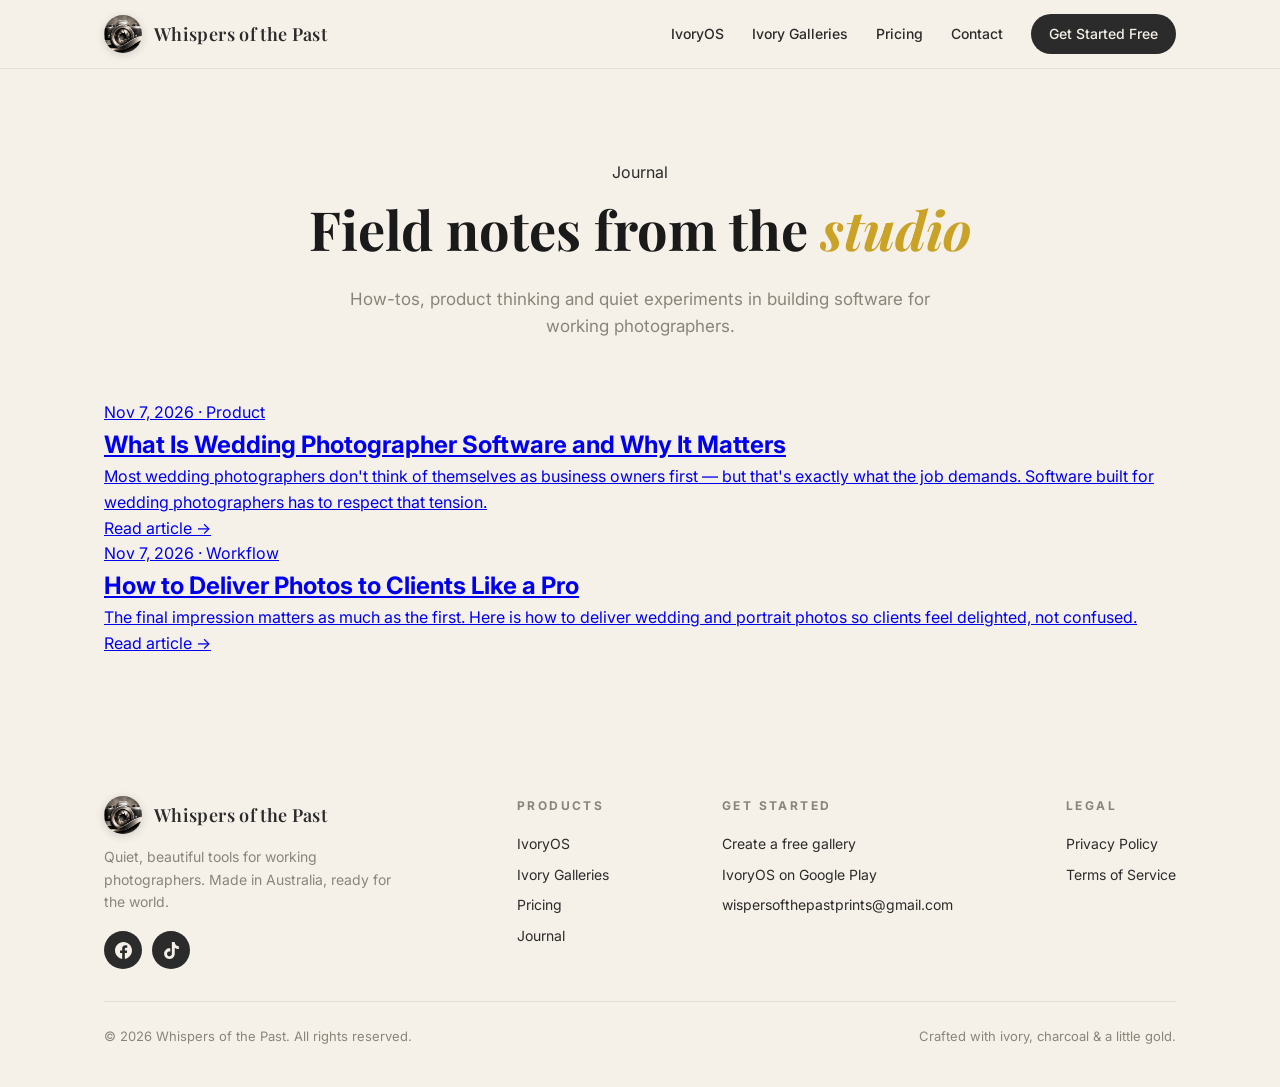
==== blog/index.html @ 867590d9 "Add blog journal index page" ====
<!DOCTYPE html>
<html lang="en">
<head>
<meta charset="UTF-8">
<meta name="viewport" content="width=device-width, initial-scale=1.0">
<title>Journal — Whispers of the Past</title>
<meta name="description" content="Field notes on building better photography software. Ideas, how-tos and product updates from the studio.">
<meta name="theme-color" content="#F5F1E8">
<link rel="canonical" href="https://whispersofthepast.co/blog/">
<link rel="icon" type="image/png" href="../assets/emblem.png">
<meta property="og:type" content="website">
<meta property="og:site_name" content="Whispers of the Past">
<meta property="og:title" content="Journal — Whispers of the Past">
<meta property="og:description" content="Field notes on building better photography software. Ideas, how-tos and product updates from the studio.">
<meta property="og:url" content="https://whispersofthepast.co/blog/">
<meta property="og:image" content="https://whispersofthepast.co/logo_512.png">
<meta property="og:image:alt" content="Whispers of the Past — photography software logo">
<meta name="twitter:card" content="summary_large_image">
<meta name="twitter:title" content="Journal — Whispers of the Past">
<meta name="twitter:description" content="Field notes on building better photography software. Ideas, how-tos and product updates from the studio.">
<meta name="twitter:image" content="https://whispersofthepast.co/logo_512.png">
<script data-goatcounter="https://whispersofthepast.goatcounter.com/count" async src="//gc.zgo.at/count.js"></script>
<link rel="preconnect" href="https://fonts.googleapis.com">
<link rel="preconnect" href="https://fonts.gstatic.com" crossorigin>
<link href="https://fonts.googleapis.com/css2?family=Playfair+Display:ital,wght@0,400;0,600;0,700;1,400&family=Inter:wght@400;500;600;700&display=swap" rel="stylesheet">
<link rel="stylesheet" href="../assets/style.css">
<noscript><style>.reveal { opacity: 1 !important; transform: none !important; }</style></noscript>
<script type="application/ld+json">
{
  "@context": "https://schema.org",
  "@type": "Blog",
  "name": "Whispers of the Past Journal",
  "url": "https://whispersofthepast.co/blog/",
  "publisher": {
    "@type": "Organization",
    "name": "Whispers of the Past",
    "logo": "https://whispersofthepast.co/logo_512.png"
  }
}
</script>
</head>
<body>

<nav>
  <div class="nav-inner">
    <a class="brand" href="../index.html">
      <div class="emblem"><img src="../assets/emblem.png" alt="Whispers of the Past emblem"></div>
      <span class="brand-name">Whispers of the Past</span>
    </a>
    <button class="menu-btn" onclick="document.getElementById('navLinks').classList.toggle('open')">☰</button>
    <div class="nav-links" id="navLinks">
      <a href="../products/ivoryos/">IvoryOS</a>
      <a href="../products/ivory-galleries/">Ivory Galleries</a>
      <a href="../pricing/">Pricing</a>
      <a href="../contact/">Contact</a>
      <a class="nav-cta" href="https://galleries.whispersofthepast.co" target="_blank" rel="noopener">Get Started Free</a>
    </div>
  </div>
</nav>

<header class="page-hero">
  <div class="kicker">Journal</div>
  <h1>Field notes from the <em>studio</em></h1>
  <p>How-tos, product thinking and quiet experiments in building software for working photographers.</p>
</header>

<section class="section" style="padding-top:20px">
  <div class="blog-list">
    <article class="blog-card reveal">
      <a class="blog-card-link" href="wedding-photographer-software/">
        <div class="blog-meta">Nov 7, 2026 · Product</div>
        <h2>What Is Wedding Photographer Software and Why It Matters</h2>
        <p>Most wedding photographers don't think of themselves as business owners first — but that's exactly what the job demands. Software built for wedding photographers has to respect that tension.</p>
        <span class="read-more">Read article →</span>
      </a>
    </article>
    <article class="blog-card reveal">
      <a class="blog-card-link" href="how-to-deliver-photos-to-clients/">
        <div class="blog-meta">Nov 7, 2026 · Workflow</div>
        <h2>How to Deliver Photos to Clients Like a Pro</h2>
        <p>The final impression matters as much as the first. Here is how to deliver wedding and portrait photos so clients feel delighted, not confused.</p>
        <span class="read-more">Read article →</span>
      </a>
    </article>
  </div>
</section>

<footer id="contact">
  <div class="footer-grid">
    <div class="footer-brand">
      <a class="brand" href="../index.html">
        <div class="emblem"><img src="../assets/emblem.png" alt="Whispers of the Past emblem"></div>
        <span class="brand-name">Whispers of the Past</span>
      </a>
      <p>Quiet, beautiful tools for working photographers. Made in Australia, ready for the world.</p>
      <div class="social-row">
      <a class="social-btn" href="https://www.facebook.com/wispersofthepast1" target="_blank" rel="noopener" aria-label="Facebook"><svg viewBox="0 0 24 24" xmlns="http://www.w3.org/2000/svg"><path d="M24 12.073c0-6.627-5.373-12-12-12s-12 5.373-12 12c0 5.99 4.388 10.954 10.125 11.854v-8.385H7.078v-3.47h3.047V9.43c0-3.007 1.792-4.669 4.533-4.669 1.312 0 2.686.235 2.686.235v2.953H15.83c-1.491 0-1.956.925-1.956 1.874v2.25h3.328l-.532 3.47h-2.796v8.385C19.612 23.027 24 18.062 24 12.073z"/></svg></a>
      <a class="social-btn" href="https://www.tiktok.com/@the.whispers.of.the.past" target="_blank" rel="noopener" aria-label="TikTok"><svg viewBox="0 0 24 24" xmlns="http://www.w3.org/2000/svg"><path d="M12.525.02c1.31-.02 2.61-.01 3.91-.02.08 1.53.63 3.09 1.75 4.17 1.12 1.11 2.7 1.62 4.24 1.79v4.03c-1.44-.05-2.89-.35-4.2-.97-.57-.26-1.1-.59-1.62-.93-.01 2.92.01 5.84-.02 8.75-.08 1.4-.54 2.79-1.35 3.94-1.31 1.92-3.58 3.17-5.91 3.21-1.43.08-2.86-.31-4.08-1.03-2.02-1.19-3.44-3.37-3.65-5.71-.02-.5-.03-1-.01-1.49.18-1.9 1.12-3.72 2.58-4.96 1.66-1.44 3.98-2.13 6.15-1.72.02 1.48-.04 2.96-.04 4.44-.99-.32-2.15-.23-3.02.37-.63.41-1.11 1.04-1.36 1.75-.21.51-.15 1.07-.14 1.61.24 1.64 1.82 3.02 3.5 2.87 1.12-.01 2.19-.66 2.77-1.61.19-.33.4-.67.41-1.06.1-1.79.06-3.57.07-5.36.01-4.03-.01-8.05.02-12.07z"/></svg></a>
    </div>
    </div>
    <div class="footer-col">
      <h4>Products</h4>
      <a href="../products/ivoryos/">IvoryOS</a>
      <a href="../products/ivory-galleries/">Ivory Galleries</a>
      <a href="../pricing/">Pricing</a>
      <a href="../blog/">Journal</a>
    </div>
    <div class="footer-col">
      <h4>Get started</h4>
      <a href="https://galleries.whispersofthepast.co" target="_blank" rel="noopener">Create a free gallery</a>
      <a href="https://play.google.com/store/apps/details?id=com.wispersofthepast.ivoryos" target="_blank" rel="noopener">IvoryOS on Google Play</a>
      <a href="mailto:wispersofthepastprints@gmail.com">wispersofthepastprints@gmail.com</a>
    </div>
    <div class="footer-col">
      <h4>Legal</h4>
      <a href="https://galleries.whispersofthepast.co/privacy" target="_blank" rel="noopener">Privacy Policy</a>
      <a href="https://galleries.whispersofthepast.co/terms" target="_blank" rel="noopener">Terms of Service</a>
    </div>
  </div>
  <div class="footer-bottom">
    <span>© 2026 Whispers of the Past. All rights reserved.</span>
    <span>Crafted with ivory, charcoal &amp; a little gold.</span>
  </div>
</footer>

<script src="../assets/site.js"></script>
</body>
</html>
---- assets/style.css ----
:root {
    --ivory: #F5F1E8;
    --ivory-deep: #EDE7D9;
    --charcoal: #2B2B2B;
    --ink: #1A1A1A;
    --fog: #8A857A;
    --gold: #C9A227;
    --gold-soft: #E7D9A7;
    --silver: #A8A9AD;
    --card: #FFFFFF;
  }
  * { margin: 0; padding: 0; box-sizing: border-box; }
  ::selection { background: var(--gold-soft); color: var(--ink); }
  html { scroll-behavior: smooth; }
  body {
    background: var(--ivory);
    color: var(--charcoal);
    font-family: 'Inter', sans-serif;
    line-height: 1.6;
    -webkit-font-smoothing: antialiased;
  }
  .serif { font-family: 'Playfair Display', serif; }
  .hero-lockup { width: min(300px, 68vw); margin: 0 auto 38px; }
  .hero-lockup img { width: 100%; display: block; border-radius: 24px; box-shadow: 0 24px 64px rgba(26,26,26,.38); }

  /* ---------- Nav ---------- */
  nav {
    position: fixed; top: 0; left: 0; right: 0; z-index: 50;
    background: rgba(245,241,232,.88);
    backdrop-filter: blur(12px);
    border-bottom: 1px solid rgba(43,43,43,.08);
  }
  .nav-inner {
    max-width: 1120px; margin: 0 auto; padding: 14px 24px;
    display: flex; align-items: center; justify-content: space-between;
  }
  .brand { display: flex; align-items: center; gap: 12px; text-decoration: none; color: var(--charcoal); }
  .emblem {
    width: 38px; height: 38px; border-radius: 50%;
    overflow: hidden; flex-shrink: 0;
    box-shadow: 0 2px 8px rgba(43,43,43,.18);
    background: transparent;
  }
  .emblem img { width: 100%; height: 100%; object-fit: cover; display: block; }
  .brand-name { font-family: 'Playfair Display', serif; font-weight: 600; font-size: 18px; letter-spacing: .02em; }
  .nav-links { display: flex; align-items: center; gap: 28px; }
  .nav-links a { text-decoration: none; color: var(--charcoal); font-size: 14px; font-weight: 500; transition: color .2s; }
  .nav-links a:hover { color: var(--gold); }
  .nav-cta {
    background: var(--charcoal); color: var(--ivory) !important;
    padding: 9px 18px; border-radius: 999px; font-weight: 600;
  }
  .nav-cta:hover { background: var(--gold); }
  .menu-btn { display: none; background: none; border: none; font-size: 24px; cursor: pointer; color: var(--charcoal); }

  /* ---------- Hero ---------- */
  .hero {
    max-width: 1120px; margin: 0 auto;
    padding: 170px 24px 90px; text-align: center;
  }
  .hero .kicker {
    text-transform: uppercase; letter-spacing: .32em; font-size: 12px;
    color: var(--gold); font-weight: 600; margin-bottom: 22px;
  }
  .hero h1 {
    font-family: 'Playfair Display', serif; font-weight: 700;
    font-size: clamp(42px, 7vw, 76px); line-height: 1.08; color: var(--ink);
    margin-bottom: 24px;
  }
  .hero h1 em { font-style: italic; color: var(--gold); }
  .hero p.lede { max-width: 620px; margin: 0 auto 40px; font-size: 18px; color: var(--fog); }
  .hero-ctas { display: flex; gap: 14px; justify-content: center; flex-wrap: wrap; }
  .btn {
    display: inline-block; text-decoration: none; font-weight: 600; font-size: 15px;
    padding: 14px 30px; border-radius: 999px; transition: all .25s; cursor: pointer; border: none;
  }
  .btn-dark { background: var(--charcoal); color: var(--ivory); }
  .btn-dark:hover { background: var(--gold); transform: translateY(-2px); box-shadow: 0 10px 24px rgba(201,162,39,.35); }
  .btn-ghost { background: transparent; color: var(--charcoal); border: 1.5px solid rgba(43,43,43,.25); }
  .btn-ghost:hover { border-color: var(--gold); color: var(--gold); transform: translateY(-2px); }

  /* ---------- Products ---------- */
  .section { max-width: 1120px; margin: 0 auto; padding: 80px 24px; }
  .section-head { text-align: center; margin-bottom: 56px; }
  .section-head h2 { font-family: 'Playfair Display', serif; font-size: clamp(30px, 4.5vw, 44px); color: var(--ink); margin-bottom: 12px; }
  .section-head p { color: var(--fog); max-width: 540px; margin: 0 auto; }
  .products {
    display: grid; grid-template-columns: repeat(auto-fit, minmax(320px, 1fr)); gap: 28px;
  }
  .product-card {
    background: var(--card); border-radius: 24px; padding: 40px 36px;
    border: 1px solid rgba(43,43,43,.07);
    box-shadow: 0 4px 20px rgba(43,43,43,.05);
    display: flex; flex-direction: column;
    transition: transform .3s, box-shadow .3s;
    position: relative; overflow: hidden;
  }
  .product-card:hover { transform: translateY(-6px); box-shadow: 0 22px 48px rgba(43,43,43,.12); }
  .product-card::before {
    content: ""; position: absolute; top: 0; left: 0; right: 0; height: 5px;
    background: linear-gradient(90deg, var(--gold), var(--silver));
  }
  .product-icon {
    width: 56px; height: 56px; border-radius: 16px;
    background: var(--ivory-deep); border: 1px solid rgba(43,43,43,.07);
    display: flex; align-items: center; justify-content: center; font-size: 26px; margin-bottom: 22px;
  }
  .product-card h3 { font-size: 24px; font-weight: 700; letter-spacing: -.01em; margin-bottom: 6px; }
  .product-card .role { font-size: 13px; text-transform: uppercase; letter-spacing: .18em; color: var(--gold); font-weight: 600; margin-bottom: 16px; }
  .product-card > p { color: var(--fog); font-size: 15px; margin-bottom: 22px; }
  .features { list-style: none; margin-bottom: 28px; }
  .features li { padding: 8px 0 8px 28px; position: relative; font-size: 14.5px; color: var(--charcoal); border-bottom: 1px solid rgba(43,43,43,.05); }
  .features li:last-child { border-bottom: none; }
  .features li::before { content: "✦"; position: absolute; left: 0; color: var(--gold); }
  .price-line { margin-top: auto; margin-bottom: 20px; }
  .price-line .amount { font-size: 30px; font-weight: 700; color: var(--ink); }
  .price-line .per { font-size: 14px; color: var(--fog); }
  .price-line .alt { display: block; font-size: 13px; color: var(--fog); margin-top: 2px; }
  .card-links { display: flex; gap: 10px; flex-wrap: wrap; }
  .card-links .btn { padding: 11px 22px; font-size: 14px; }

  /* ---------- Connect strip ---------- */
  .connect {
    background: var(--charcoal); color: var(--ivory);
    border-radius: 28px; padding: 64px 48px; text-align: center;
    margin: 40px 24px 0;
  }
  .connect h2 { font-family: 'Playfair Display', serif; font-size: clamp(26px, 3.5vw, 38px); margin-bottom: 14px; }
  .connect p { color: var(--silver); max-width: 560px; margin: 0 auto 30px; }
  .connect .btn-gold { background: var(--gold); color: var(--ink); }
  .connect .btn-gold:hover { background: var(--ivory); }

  /* ---------- Footer ---------- */
  footer { max-width: 1120px; margin: 0 auto; padding: 60px 24px 40px; }
  .footer-grid { display: flex; justify-content: space-between; gap: 40px; flex-wrap: wrap; padding-bottom: 32px; border-bottom: 1px solid rgba(43,43,43,.1); }
  .footer-brand p { color: var(--fog); font-size: 14px; max-width: 300px; margin-top: 12px; }
  .footer-col h4 { font-size: 12px; text-transform: uppercase; letter-spacing: .2em; color: var(--fog); margin-bottom: 14px; }
  .footer-col a { display: block; color: var(--charcoal); text-decoration: none; font-size: 14px; padding: 4px 0; transition: color .2s; }
  .footer-col a:hover { color: var(--gold); }
  .footer-bottom { display: flex; justify-content: space-between; flex-wrap: wrap; gap: 12px; padding-top: 24px; font-size: 13px; color: var(--fog); }

  /* ---------- Reveal ---------- */
  .reveal { opacity: 0; transform: translateY(24px); transition: opacity .7s ease, transform .7s ease; }
  .reveal.visible { opacity: 1; transform: none; }

  @media (max-width: 720px) {
    .nav-links { display: none; position: absolute; top: 100%; left: 0; right: 0; background: var(--ivory); flex-direction: column; align-items: flex-start; padding: 18px 24px 24px; gap: 16px; border-bottom: 1px solid rgba(43,43,43,.08); }
    .nav-links.open { display: flex; }
    .menu-btn { display: block; }
    .hero { padding-top: 140px; }
    .connect { padding: 48px 28px; margin: 24px 16px 0; }
  }
  /* ---------- Sub-page shared ---------- */
  .page-hero { max-width: 1120px; margin: 0 auto; padding: 160px 24px 40px; text-align: center; }
  .page-hero h1 { font-family: 'Playfair Display', serif; font-size: clamp(34px, 5vw, 54px); color: var(--ink); margin-bottom: 14px; }
  .page-hero h1 em { font-style: italic; color: var(--gold); }
  .page-hero p { color: var(--fog); max-width: 600px; margin: 0 auto; font-size: 17px; }
  .feature-grid { display: grid; grid-template-columns: repeat(auto-fit, minmax(240px, 1fr)); gap: 20px; }
  .feature-tile { background: var(--card); border: 1px solid rgba(43,43,43,.07); border-radius: 18px; padding: 26px 24px; transition: transform .25s, box-shadow .25s; }
  .feature-tile:hover { transform: translateY(-4px); box-shadow: 0 16px 36px rgba(43,43,43,.1); }
  .feature-tile .fi { font-size: 24px; margin-bottom: 12px; }
  .feature-tile h4 { font-size: 16px; margin-bottom: 6px; color: var(--ink); }
  .feature-tile p { font-size: 14px; color: var(--fog); }
  .price-grid { display: grid; grid-template-columns: repeat(auto-fit, minmax(250px, 1fr)); gap: 20px; }
  .price-card { background: var(--card); border: 1px solid rgba(43,43,43,.08); border-radius: 20px; padding: 30px 26px; position: relative; }
  .price-card.featured { border-color: var(--gold); box-shadow: 0 12px 32px rgba(201,162,39,.18); }
  .price-card .badge-pop { position: absolute; top: -11px; left: 50%; transform: translateX(-50%); background: var(--gold); color: var(--ink); font-size: 11px; font-weight: 700; letter-spacing: .12em; text-transform: uppercase; padding: 4px 14px; border-radius: 999px; }
  .price-card h3 { font-size: 20px; margin-bottom: 2px; }
  .price-card .for { font-size: 12.5px; color: var(--fog); margin-bottom: 14px; }
  .price-card .amount { font-size: 34px; font-weight: 700; color: var(--ink); }
  .price-card .per { color: var(--fog); font-size: 14px; }
  .price-card ul { list-style: none; margin: 16px 0 20px; }
  .price-card li { font-size: 14px; padding: 6px 0 6px 24px; position: relative; border-bottom: 1px solid rgba(43,43,43,.05); }
  .price-card li::before { content: "✦"; position: absolute; left: 0; color: var(--gold); font-size: 12px; }
  .faq { max-width: 720px; margin: 0 auto; }
  .faq details { background: var(--card); border: 1px solid rgba(43,43,43,.08); border-radius: 14px; padding: 18px 22px; margin-bottom: 12px; }
  .faq summary { font-weight: 600; cursor: pointer; color: var(--ink); }
  .faq p { color: var(--fog); font-size: 14.5px; margin-top: 10px; }
  .contact-card { max-width: 640px; margin: 0 auto; background: var(--card); border: 1px solid rgba(43,43,43,.08); border-radius: 24px; padding: 48px 40px; text-align: center; }
  .crumb { max-width: 1120px; margin: 0 auto; padding: 0 24px; }
  .crumb a { color: var(--fog); text-decoration: none; font-size: 13px; }
  .crumb a:hover { color: var(--gold); }

  .social-row { display: flex; gap: 10px; margin-top: 18px; }
  .social-btn {
    width: 38px; height: 38px; border-radius: 50%;
    background: var(--charcoal); display: flex; align-items: center; justify-content: center;
    transition: background .2s, transform .2s;
  }
  .social-btn:hover { background: var(--gold); transform: translateY(-2px); }
  .social-btn svg { width: 17px; height: 17px; fill: var(--ivory); }
  .social-btn:hover svg { fill: var(--ink); }

  .product-icon img { width: 100%; height: 100%; object-fit: contain; mix-blend-mode: multiply; }
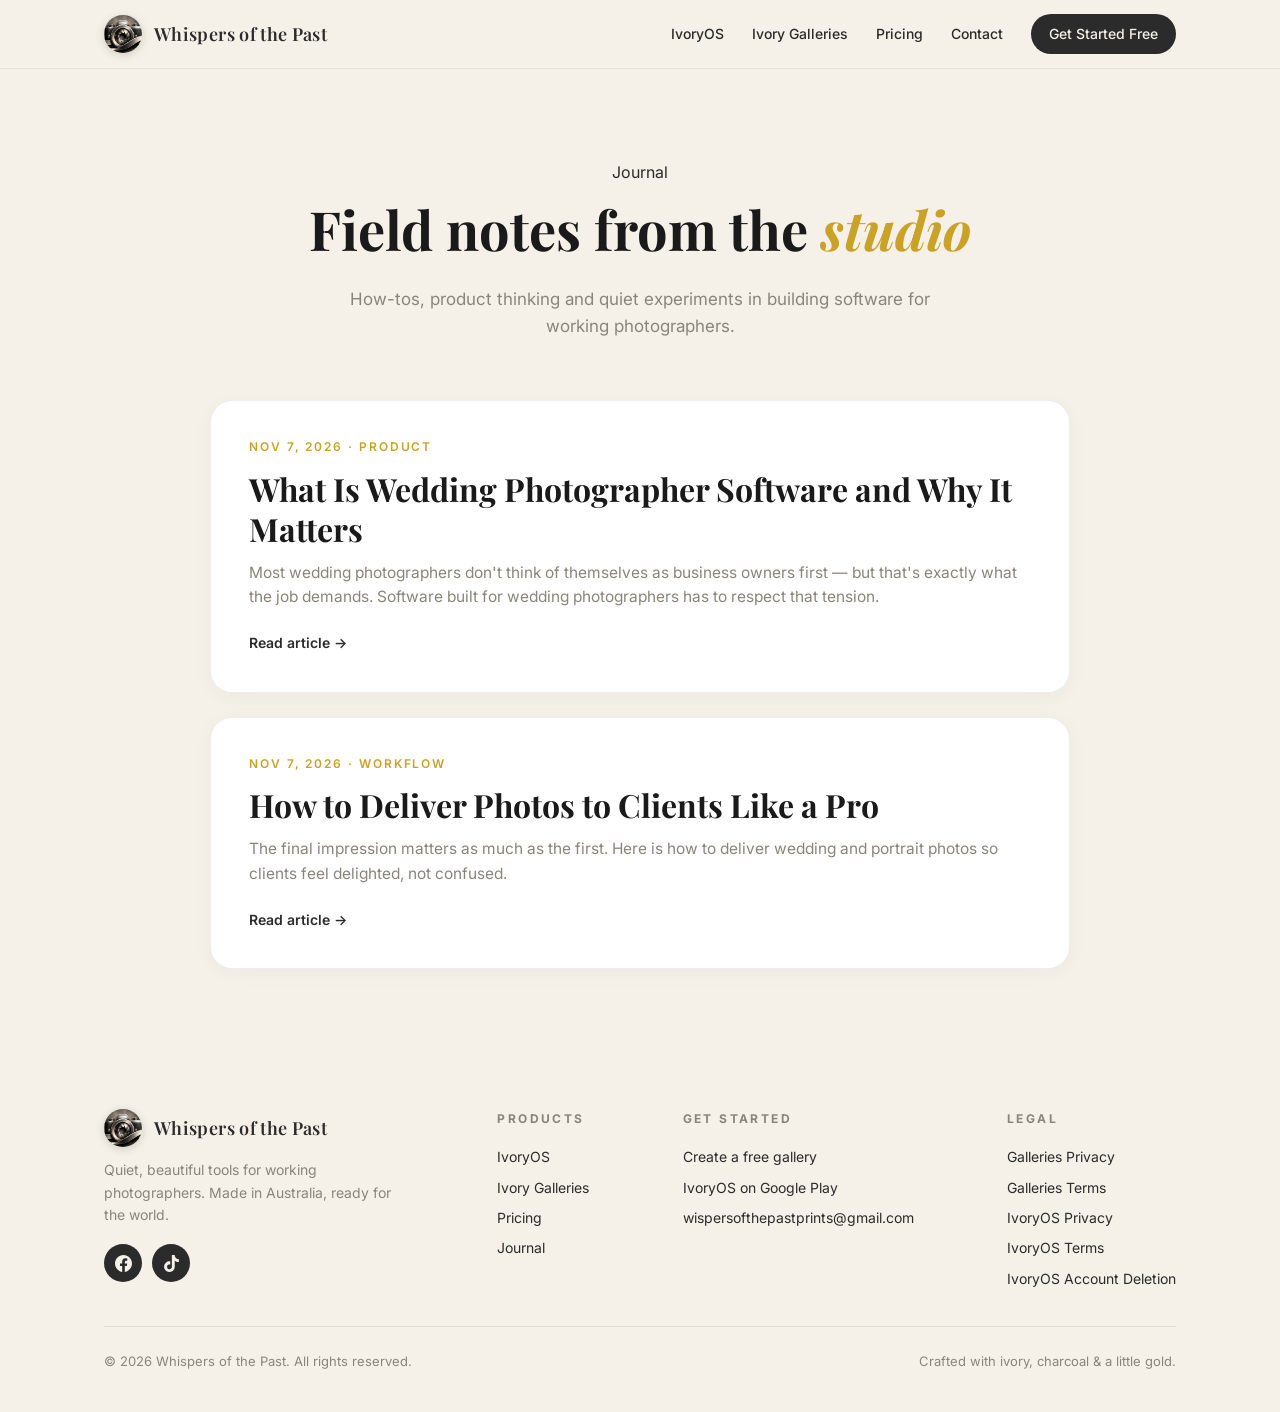
==== commit 4bd02213: "Correct journal claims and legal footers" ====
--- a/blog/index.html
+++ b/blog/index.html
@@ -113,8 +113,11 @@
     </div>
     <div class="footer-col">
       <h4>Legal</h4>
-      <a href="https://galleries.whispersofthepast.co/privacy" target="_blank" rel="noopener">Privacy Policy</a>
-      <a href="https://galleries.whispersofthepast.co/terms" target="_blank" rel="noopener">Terms of Service</a>
+      <a href="https://galleries.whispersofthepast.co/privacy" target="_blank" rel="noopener">Galleries Privacy</a>
+      <a href="https://galleries.whispersofthepast.co/terms" target="_blank" rel="noopener">Galleries Terms</a>
+      <a href="https://wispersofthepastprints-prog.github.io/IvoryOS/privacy-policy.html" target="_blank" rel="noopener">IvoryOS Privacy</a>
+      <a href="https://wispersofthepastprints-prog.github.io/IvoryOS/terms.html" target="_blank" rel="noopener">IvoryOS Terms</a>
+      <a href="https://wispersofthepastprints-prog.github.io/IvoryOS/delete-account.html" target="_blank" rel="noopener">IvoryOS Account Deletion</a>
     </div>
   </div>
   <div class="footer-bottom">
@@ -125,4 +128,4 @@
 
 <script src="../assets/site.js"></script>
 </body>
-</html>+</html>
--- a/assets/style.css
+++ b/assets/style.css
@@ -1,4 +1,3 @@
-
   :root {
     --ivory: #F5F1E8;
     --ivory-deep: #EDE7D9;
@@ -140,9 +139,8 @@
   .footer-col a:hover { color: var(--gold); }
   .footer-bottom { display: flex; justify-content: space-between; flex-wrap: wrap; gap: 12px; padding-top: 24px; font-size: 13px; color: var(--fog); }
 
-  /* ---------- Reveal ---------- */
-  .reveal { opacity: 0; transform: translateY(24px); transition: opacity .7s ease, transform .7s ease; }
-  .reveal.visible { opacity: 1; transform: none; }
+  /* Content remains visible without JavaScript or scroll-triggered rendering. */
+  .reveal { opacity: 1; transform: none; }
 
   @media (max-width: 720px) {
     .nav-links { display: none; position: absolute; top: 100%; left: 0; right: 0; background: var(--ivory); flex-direction: column; align-items: flex-start; padding: 18px 24px 24px; gap: 16px; border-bottom: 1px solid rgba(43,43,43,.08); }
@@ -178,6 +176,7 @@
   .faq summary { font-weight: 600; cursor: pointer; color: var(--ink); }
   .faq p { color: var(--fog); font-size: 14.5px; margin-top: 10px; }
   .contact-card { max-width: 640px; margin: 0 auto; background: var(--card); border: 1px solid rgba(43,43,43,.08); border-radius: 24px; padding: 48px 40px; text-align: center; }
+  .contact-card .btn { max-width: 100%; overflow-wrap: anywhere; }
   .crumb { max-width: 1120px; margin: 0 auto; padding: 0 24px; }
   .crumb a { color: var(--fog); text-decoration: none; font-size: 13px; }
   .crumb a:hover { color: var(--gold); }
@@ -193,3 +192,44 @@
   .social-btn:hover svg { fill: var(--ink); }
 
   .product-icon img { width: 100%; height: 100%; object-fit: contain; mix-blend-mode: multiply; }
+
+  /* ---------- Journal ---------- */
+  .blog-list { max-width: 860px; margin: 0 auto; display: grid; gap: 24px; }
+  .blog-card {
+    background: var(--card); border: 1px solid rgba(43,43,43,.08); border-radius: 22px;
+    box-shadow: 0 4px 20px rgba(43,43,43,.04);
+    transition: transform .25s, box-shadow .25s, border-color .25s;
+  }
+  .blog-card:hover { transform: translateY(-4px); border-color: rgba(201,162,39,.45); box-shadow: 0 18px 40px rgba(43,43,43,.09); }
+  .blog-card-link { display: block; padding: 36px 38px; color: inherit; text-decoration: none; }
+  .blog-meta { color: var(--gold); font-size: 12px; font-weight: 600; letter-spacing: .16em; text-transform: uppercase; }
+  .blog-card h2 { font-family: 'Playfair Display', serif; font-size: clamp(24px, 3vw, 32px); line-height: 1.25; color: var(--ink); margin: 12px 0; }
+  .blog-card p { color: var(--fog); font-size: 15.5px; margin-bottom: 20px; }
+  .read-more { color: var(--charcoal); font-size: 14px; font-weight: 600; transition: color .2s; }
+  .blog-card-link:hover .read-more { color: var(--gold); }
+  .hero-subtitle { line-height: 1.7; }
+  .article-meta { color: var(--fog); font-size: 12px; font-weight: 500; letter-spacing: .14em; text-transform: uppercase; margin-top: 22px; }
+  .article-body { padding: 24px 24px 36px; }
+  .article-inner { max-width: 720px; margin: 0 auto; color: var(--charcoal); font-size: 17px; line-height: 1.85; }
+  .article-inner p { margin: 0 0 26px; }
+  .article-inner h2 { font-family: 'Playfair Display', serif; font-size: clamp(26px, 3vw, 34px); line-height: 1.25; color: var(--ink); margin: 52px 0 18px; }
+  .article-inner a { color: var(--charcoal); text-decoration-color: var(--gold); text-decoration-thickness: 1.5px; text-underline-offset: 4px; transition: color .2s; }
+  .article-inner a:hover { color: var(--gold); }
+  .article-inner ol, .article-inner ul { margin: 0 0 28px 24px; padding-left: 12px; }
+  .article-inner li { margin-bottom: 12px; padding-left: 6px; }
+  .article-inner li::marker { color: var(--gold); }
+  .article-inner strong { color: var(--ink); font-weight: 600; }
+  .article-nav { position: static; z-index: auto; max-width: 720px; margin: 0 auto; padding: 32px 0 10px; background: transparent; backdrop-filter: none; border-top: 1px solid rgba(43,43,43,.1); border-bottom: none; display: flex; justify-content: space-between; gap: 24px; }
+  .article-nav a { color: var(--fog); text-decoration: none; font-size: 14px; transition: color .2s; }
+  .article-nav a:hover { color: var(--gold); }
+
+  @media (max-width: 760px) {
+    .article-nav { margin-left: 24px; margin-right: 24px; }
+  }
+  @media (max-width: 720px) {
+    .blog-card-link { padding: 28px 24px; }
+    .article-body { padding: 16px 24px 28px; }
+    .article-inner { font-size: 16px; line-height: 1.8; }
+    .article-inner h2 { margin-top: 42px; }
+    .article-nav { flex-direction: column; gap: 14px; }
+  }
